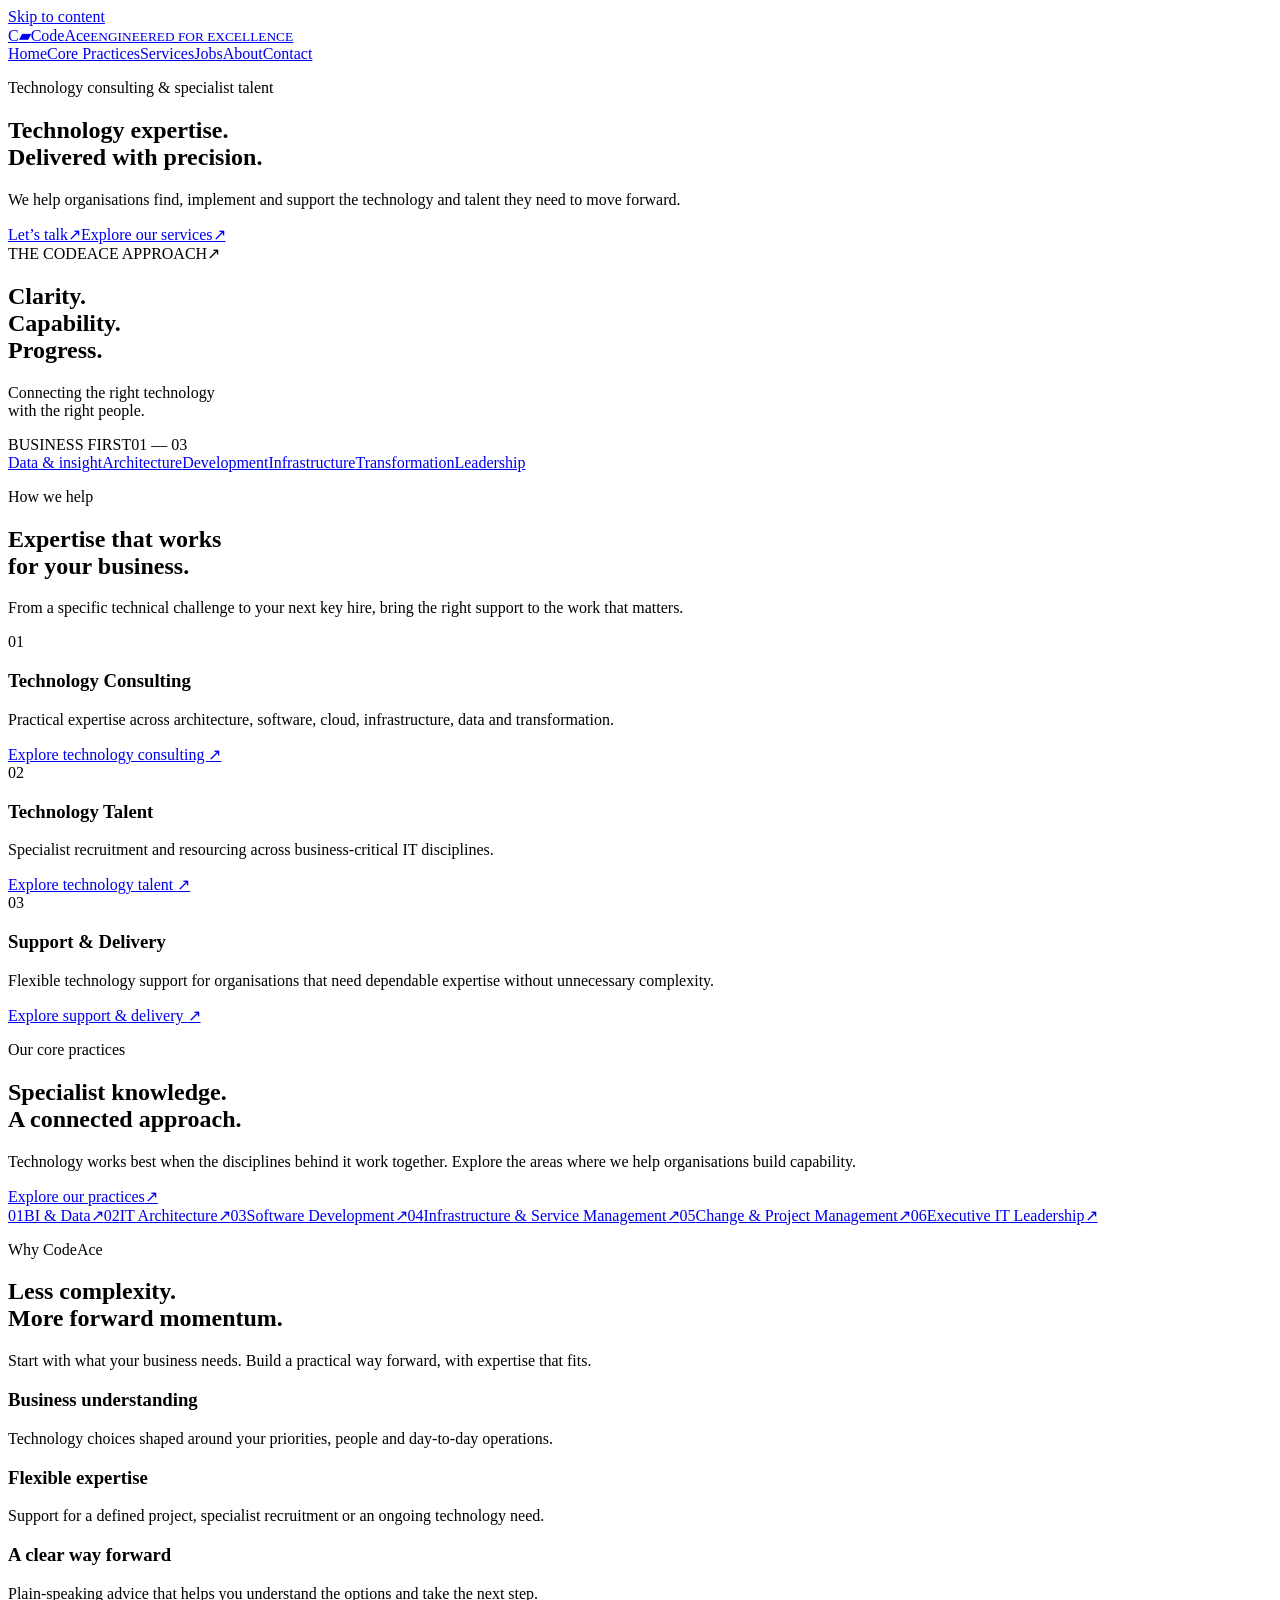
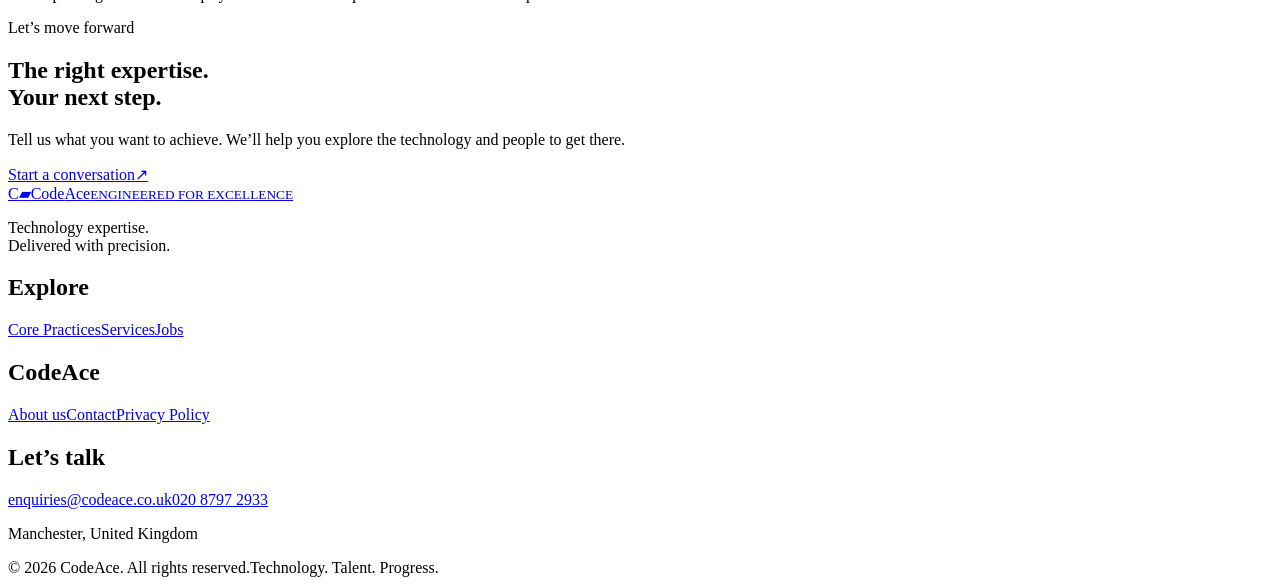
==== index.html @ 68375eb8 "Add files via upload" ====
<!doctype html>
<html lang="en-GB"><head><meta charset="utf-8"><meta name="viewport" content="width=device-width, initial-scale=1"><title>Technology expertise. Delivered with precision. | CodeAce</title><meta name="description" content="Technology consulting, specialist IT recruitment and dependable support. Discover how CodeAce helps organisations move forward."><meta name="robots" content="noindex, nofollow"><meta name="theme-color" content="#102441"><meta property="og:type" content="website"><meta property="og:locale" content="en_GB"><meta property="og:site_name" content="CodeAce"><meta property="og:title" content="Technology expertise. Delivered with precision. | CodeAce"><meta property="og:description" content="Technology consulting, specialist IT recruitment and dependable support. Discover how CodeAce helps organisations move forward."><meta name="twitter:card" content="summary"><link rel="icon" type="image/svg+xml" href="assets/favicon.svg"><link rel="stylesheet" href="assets/styles.css"><script src="assets/main.js" defer></script></head>
<body><a class="skip-link" href="#main">Skip to content</a><header class="site-header"><div class="container header-inner"><a class="brand" href="index.html" aria-label="CodeAce home"><span class="brand-mark" aria-hidden="true">C<span>▰</span></span><span>Code<span class="brand-blue">Ace</span><small>ENGINEERED FOR EXCELLENCE</small></span></a><button class="menu-toggle" aria-expanded="false" aria-controls="primary-nav" hidden>Menu <span aria-hidden="true">☰</span></button><nav id="primary-nav" aria-label="Main navigation"><a href="index.html" aria-current="page">Home</a><a href="core-practices.html">Core Practices</a><a href="services.html">Services</a><a href="jobs.html">Jobs</a><a href="about.html">About</a><a href="contact.html">Contact</a></nav></div></header><main id="main"><section class="hero"><div class="container hero-grid"><div class="hero-copy"><p class="eyebrow">Technology consulting & specialist talent</p><h1>Technology expertise.<br><span>Delivered with precision.</span></h1><p class="lead">We help organisations find, implement and support the technology and talent they need to move forward.</p><div class="actions"><a class="button" href="contact.html">Let’s talk<span aria-hidden="true">↗</span></a><a class="text-link" href="services.html">Explore our services<span aria-hidden="true">↗</span></a></div></div><aside class="expertise-panel" aria-label="Our approach"><div class="panel-top"><span>THE CODEACE APPROACH</span><span class="panel-symbol" aria-hidden="true">↗</span></div><h2>Clarity.<br>Capability.<br><span>Progress.</span></h2><div class="panel-rule"></div><p>Connecting the right technology<br>with the right people.</p><div class="panel-bottom"><span>BUSINESS FIRST</span><span>01 — 03</span></div></aside></div></section>
<nav class="practice-strip" aria-label="Explore core practices"><div class="container"><a href="core-practices.html#practice-1">Data & insight</a><a href="core-practices.html#practice-2">Architecture</a><a href="core-practices.html#practice-3">Development</a><a href="core-practices.html#practice-4">Infrastructure</a><a href="core-practices.html#practice-5">Transformation</a><a href="core-practices.html#practice-6">Leadership</a></div></nav>
<section class="section container"><div class="section-heading"><div><p class="eyebrow">How we help</p><h2>Expertise that works<br>for your business.</h2></div><p>From a specific technical challenge to your next key hire, bring the right support to the work that matters.</p></div><div class="cards three"><article class="card"><span class="card-number">01</span><h3>Technology Consulting</h3><p>Practical expertise across architecture, software, cloud, infrastructure, data and transformation.</p><a class="text-link" href="services.html#consulting">Explore technology consulting <span aria-hidden="true">↗</span></a></article><article class="card"><span class="card-number">02</span><h3>Technology Talent</h3><p>Specialist recruitment and resourcing across business-critical IT disciplines.</p><a class="text-link" href="services.html#talent">Explore technology talent <span aria-hidden="true">↗</span></a></article><article class="card"><span class="card-number">03</span><h3>Support & Delivery</h3><p>Flexible technology support for organisations that need dependable expertise without unnecessary complexity.</p><a class="text-link" href="services.html#support">Explore support & delivery <span aria-hidden="true">↗</span></a></article></div></section><section class="light-section"><div class="container section split"><div><p class="eyebrow">Our core practices</p><h2>Specialist knowledge.<br>A connected approach.</h2><p>Technology works best when the disciplines behind it work together. Explore the areas where we help organisations build capability.</p><a class="text-link" href="core-practices.html">Explore our practices<span aria-hidden="true">↗</span></a></div><div class="practice-list"><a href="core-practices.html#practice-1"><span class="list-number">01</span><span>BI & Data</span><span aria-hidden="true">↗</span></a><a href="core-practices.html#practice-2"><span class="list-number">02</span><span>IT Architecture</span><span aria-hidden="true">↗</span></a><a href="core-practices.html#practice-3"><span class="list-number">03</span><span>Software Development</span><span aria-hidden="true">↗</span></a><a href="core-practices.html#practice-4"><span class="list-number">04</span><span>Infrastructure & Service Management</span><span aria-hidden="true">↗</span></a><a href="core-practices.html#practice-5"><span class="list-number">05</span><span>Change & Project Management</span><span aria-hidden="true">↗</span></a><a href="core-practices.html#practice-6"><span class="list-number">06</span><span>Executive IT Leadership</span><span aria-hidden="true">↗</span></a></div></div></section><section class="section container"><div class="section-heading"><div><p class="eyebrow">Why CodeAce</p><h2>Less complexity.<br>More forward momentum.</h2></div><p>Start with what your business needs. Build a practical way forward, with expertise that fits.</p></div><div class="values"><article><h3>Business understanding</h3><p>Technology choices shaped around your priorities, people and day-to-day operations.</p></article><article><h3>Flexible expertise</h3><p>Support for a defined project, specialist recruitment or an ongoing technology need.</p></article><article><h3>A clear way forward</h3><p>Plain-speaking advice that helps you understand the options and take the next step.</p></article></div></section><section class="cta container"><div><p class="eyebrow">Let’s move forward</p><h2>The right expertise.<br>Your next step.</h2></div><div><p>Tell us what you want to achieve. We’ll help you explore the technology and people to get there.</p><a class="button white" href="contact.html">Start a conversation<span aria-hidden="true">↗</span></a></div></section></main><footer><div class="container footer-grid"><div><a class="brand" href="index.html" aria-label="CodeAce home"><span class="brand-mark" aria-hidden="true">C<span>▰</span></span><span>Code<span class="brand-blue">Ace</span><small>ENGINEERED FOR EXCELLENCE</small></span></a><p>Technology expertise.<br>Delivered with precision.</p></div><div><h2>Explore</h2><a href="core-practices.html">Core Practices</a><a href="services.html">Services</a><a href="jobs.html">Jobs</a></div><div><h2>CodeAce</h2><a href="about.html">About us</a><a href="contact.html">Contact</a><a href="privacy-policy.html">Privacy Policy</a></div><div><h2>Let’s talk</h2><a href="mailto:enquiries@codeace.co.uk">enquiries@codeace.co.uk</a><a href="tel:+442087972933">020 8797 2933</a><p>Manchester, United Kingdom</p></div></div><div class="container footer-bottom"><span>© 2026 CodeAce. All rights reserved.</span><span>Technology. Talent. Progress.</span></div></footer></body></html>
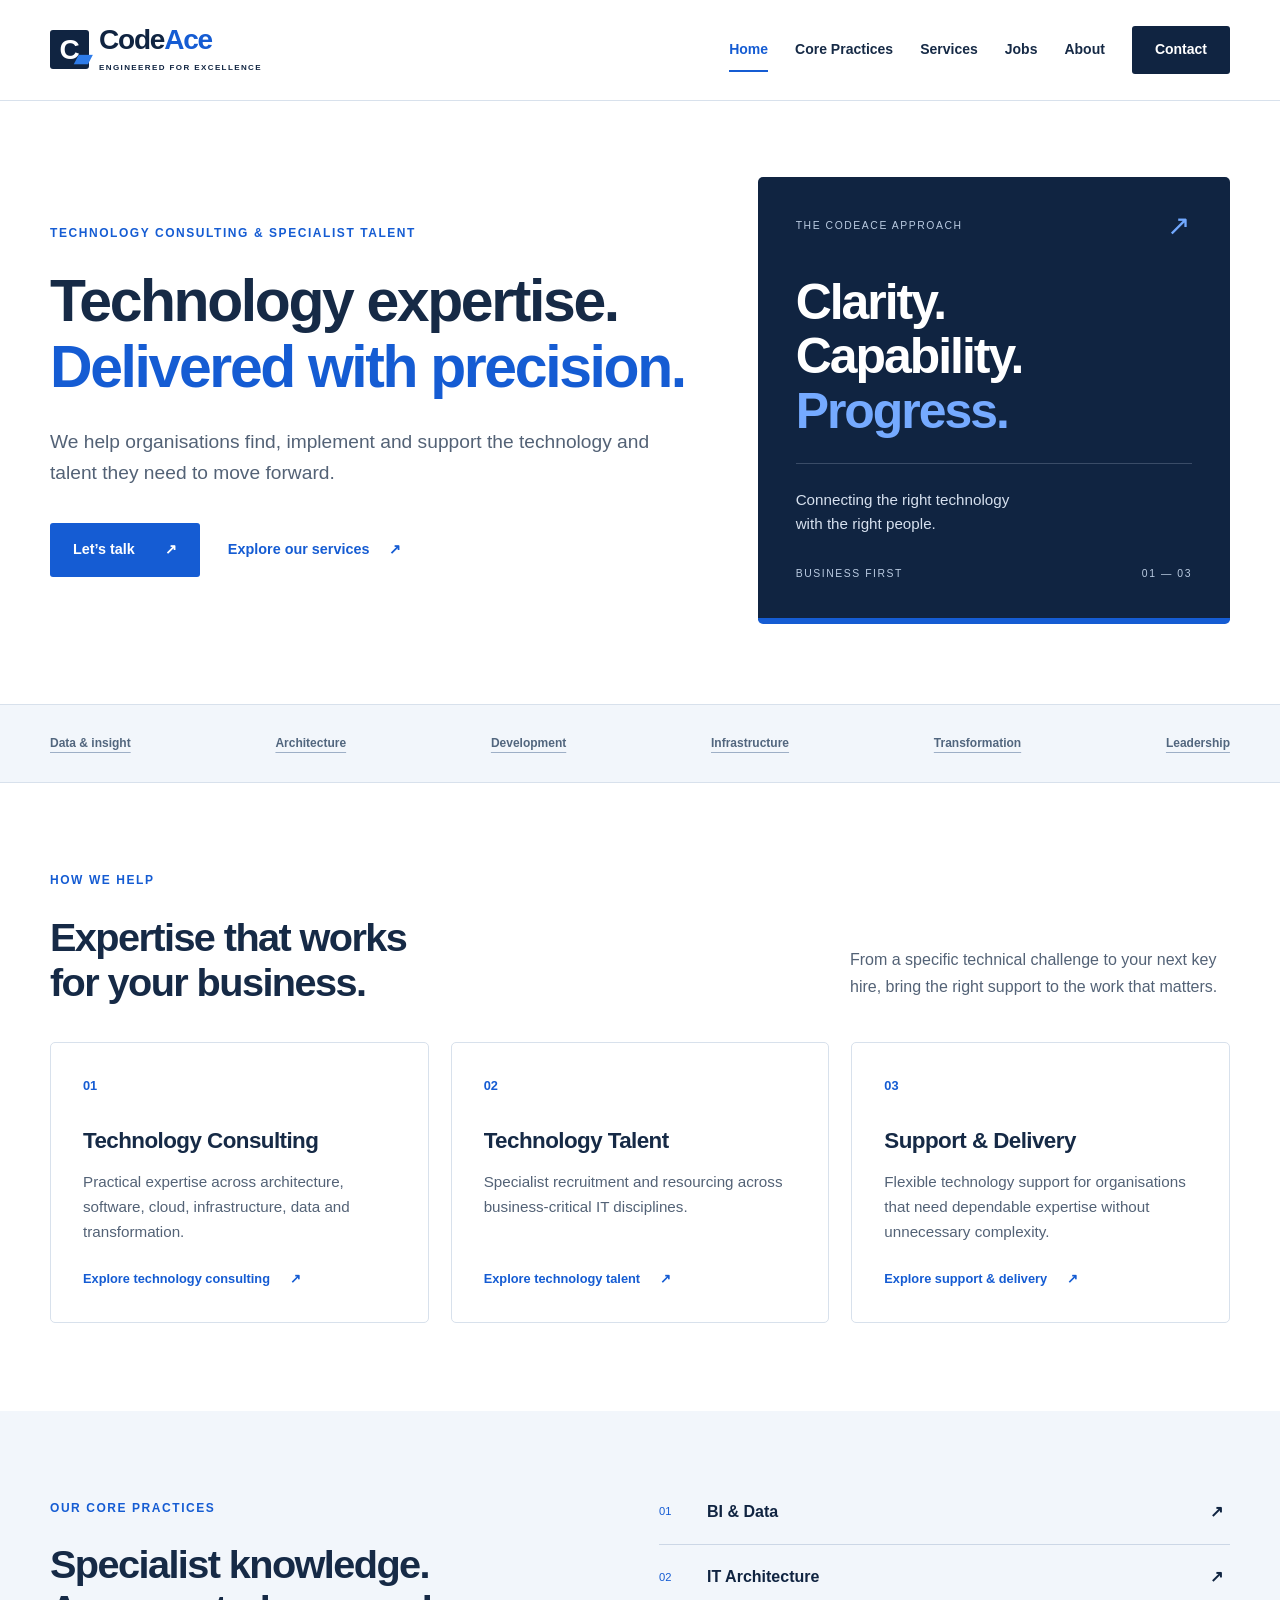
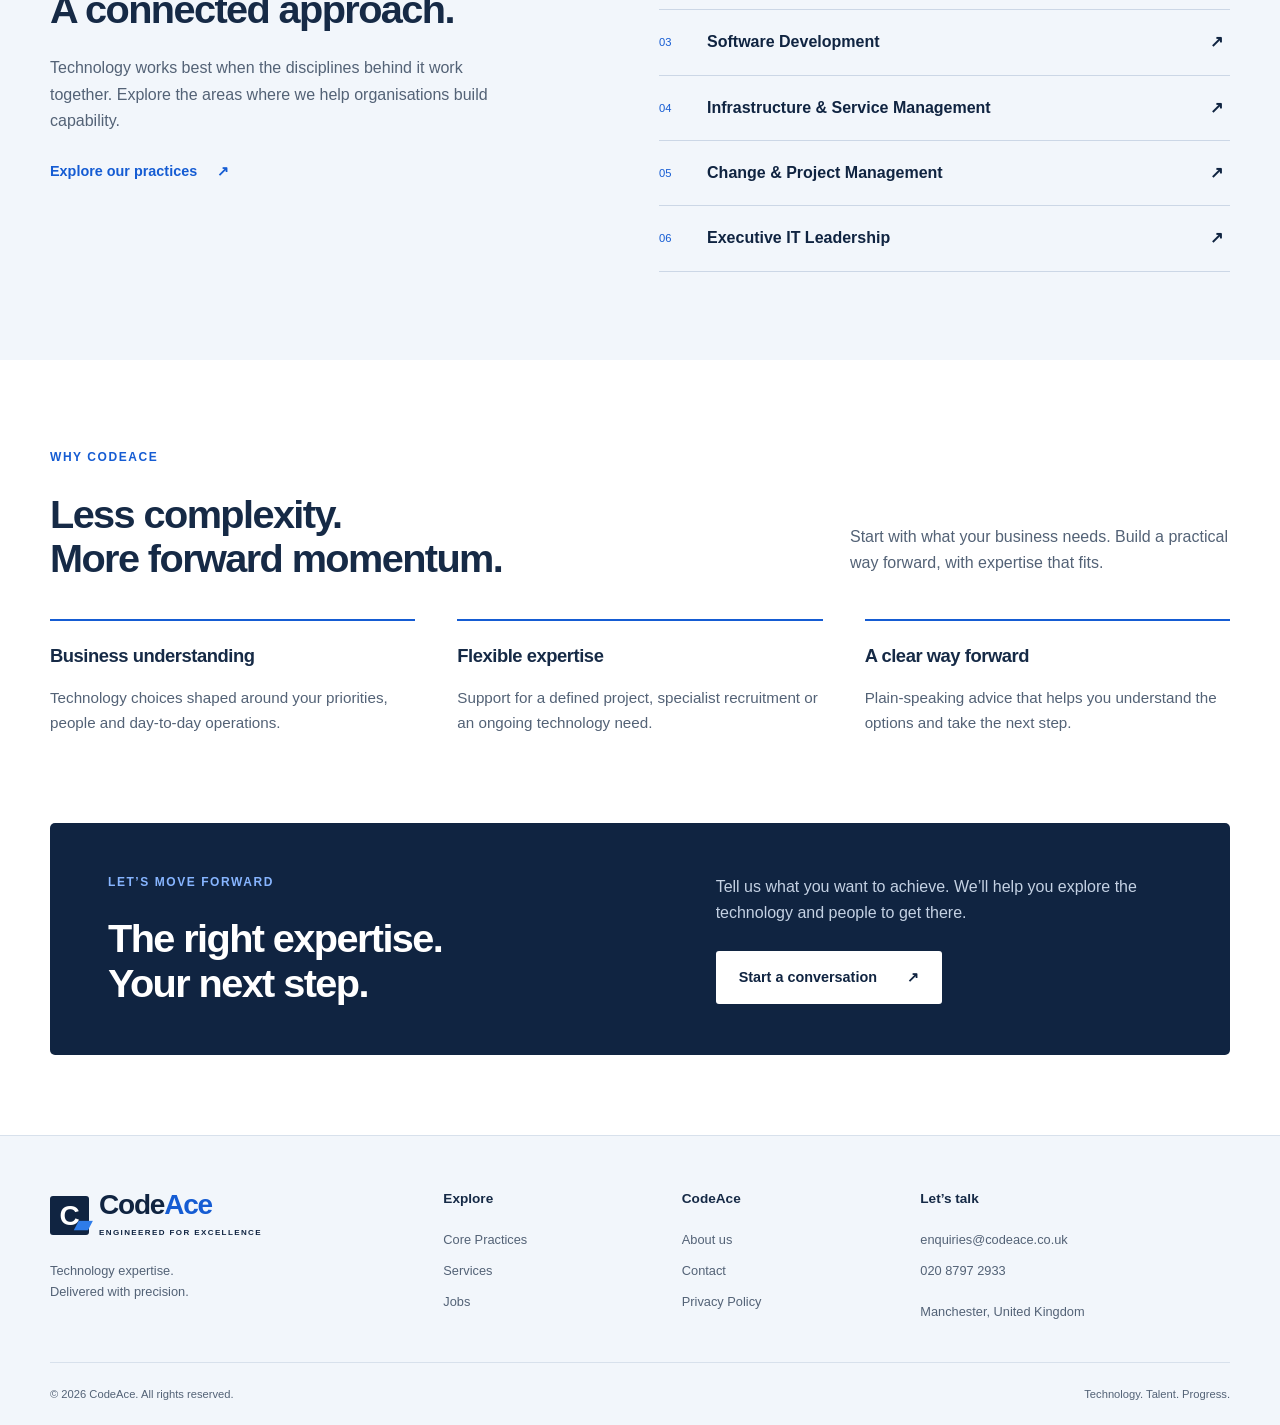
==== commit 2321dec8: "Add files via upload" ====
--- a/index.html
+++ b/index.html
@@ -1,5 +1,5 @@
 <!doctype html>
-<html lang="en-GB"><head><meta charset="utf-8"><meta name="viewport" content="width=device-width, initial-scale=1"><title>Technology expertise. Delivered with precision. | CodeAce</title><meta name="description" content="Technology consulting, specialist IT recruitment and dependable support. Discover how CodeAce helps organisations move forward."><meta name="robots" content="noindex, nofollow"><meta name="theme-color" content="#102441"><meta property="og:type" content="website"><meta property="og:locale" content="en_GB"><meta property="og:site_name" content="CodeAce"><meta property="og:title" content="Technology expertise. Delivered with precision. | CodeAce"><meta property="og:description" content="Technology consulting, specialist IT recruitment and dependable support. Discover how CodeAce helps organisations move forward."><meta name="twitter:card" content="summary"><link rel="icon" type="image/svg+xml" href="assets/favicon.svg"><link rel="stylesheet" href="assets/styles.css"><script src="assets/main.js" defer></script></head>
+<html lang="en-GB"><head><meta charset="utf-8"><meta name="viewport" content="width=device-width, initial-scale=1"><title>Technology expertise. Delivered with precision. | CodeAce</title><meta name="description" content="Technology consulting, specialist IT recruitment and dependable support. Discover how CodeAce helps organisations move forward."><meta name="robots" content="index, follow"><meta name="theme-color" content="#102441"><meta property="og:type" content="website"><meta property="og:locale" content="en_GB"><meta property="og:site_name" content="CodeAce"><meta property="og:title" content="Technology expertise. Delivered with precision. | CodeAce"><meta property="og:description" content="Technology consulting, specialist IT recruitment and dependable support. Discover how CodeAce helps organisations move forward."><meta name="twitter:card" content="summary"><link rel="icon" type="image/svg+xml" href="assets/favicon.svg"><link rel="stylesheet" href="assets/styles.css"><script src="assets/main.js" defer></script><link rel="canonical" href="https://codeace.co.uk/"><meta property="og:url" content="https://codeace.co.uk/"></head>
 <body><a class="skip-link" href="#main">Skip to content</a><header class="site-header"><div class="container header-inner"><a class="brand" href="index.html" aria-label="CodeAce home"><span class="brand-mark" aria-hidden="true">C<span>▰</span></span><span>Code<span class="brand-blue">Ace</span><small>ENGINEERED FOR EXCELLENCE</small></span></a><button class="menu-toggle" aria-expanded="false" aria-controls="primary-nav" hidden>Menu <span aria-hidden="true">☰</span></button><nav id="primary-nav" aria-label="Main navigation"><a href="index.html" aria-current="page">Home</a><a href="core-practices.html">Core Practices</a><a href="services.html">Services</a><a href="jobs.html">Jobs</a><a href="about.html">About</a><a href="contact.html">Contact</a></nav></div></header><main id="main"><section class="hero"><div class="container hero-grid"><div class="hero-copy"><p class="eyebrow">Technology consulting & specialist talent</p><h1>Technology expertise.<br><span>Delivered with precision.</span></h1><p class="lead">We help organisations find, implement and support the technology and talent they need to move forward.</p><div class="actions"><a class="button" href="contact.html">Let’s talk<span aria-hidden="true">↗</span></a><a class="text-link" href="services.html">Explore our services<span aria-hidden="true">↗</span></a></div></div><aside class="expertise-panel" aria-label="Our approach"><div class="panel-top"><span>THE CODEACE APPROACH</span><span class="panel-symbol" aria-hidden="true">↗</span></div><h2>Clarity.<br>Capability.<br><span>Progress.</span></h2><div class="panel-rule"></div><p>Connecting the right technology<br>with the right people.</p><div class="panel-bottom"><span>BUSINESS FIRST</span><span>01 — 03</span></div></aside></div></section>
 <nav class="practice-strip" aria-label="Explore core practices"><div class="container"><a href="core-practices.html#practice-1">Data & insight</a><a href="core-practices.html#practice-2">Architecture</a><a href="core-practices.html#practice-3">Development</a><a href="core-practices.html#practice-4">Infrastructure</a><a href="core-practices.html#practice-5">Transformation</a><a href="core-practices.html#practice-6">Leadership</a></div></nav>
 <section class="section container"><div class="section-heading"><div><p class="eyebrow">How we help</p><h2>Expertise that works<br>for your business.</h2></div><p>From a specific technical challenge to your next key hire, bring the right support to the work that matters.</p></div><div class="cards three"><article class="card"><span class="card-number">01</span><h3>Technology Consulting</h3><p>Practical expertise across architecture, software, cloud, infrastructure, data and transformation.</p><a class="text-link" href="services.html#consulting">Explore technology consulting <span aria-hidden="true">↗</span></a></article><article class="card"><span class="card-number">02</span><h3>Technology Talent</h3><p>Specialist recruitment and resourcing across business-critical IT disciplines.</p><a class="text-link" href="services.html#talent">Explore technology talent <span aria-hidden="true">↗</span></a></article><article class="card"><span class="card-number">03</span><h3>Support & Delivery</h3><p>Flexible technology support for organisations that need dependable expertise without unnecessary complexity.</p><a class="text-link" href="services.html#support">Explore support & delivery <span aria-hidden="true">↗</span></a></article></div></section><section class="light-section"><div class="container section split"><div><p class="eyebrow">Our core practices</p><h2>Specialist knowledge.<br>A connected approach.</h2><p>Technology works best when the disciplines behind it work together. Explore the areas where we help organisations build capability.</p><a class="text-link" href="core-practices.html">Explore our practices<span aria-hidden="true">↗</span></a></div><div class="practice-list"><a href="core-practices.html#practice-1"><span class="list-number">01</span><span>BI & Data</span><span aria-hidden="true">↗</span></a><a href="core-practices.html#practice-2"><span class="list-number">02</span><span>IT Architecture</span><span aria-hidden="true">↗</span></a><a href="core-practices.html#practice-3"><span class="list-number">03</span><span>Software Development</span><span aria-hidden="true">↗</span></a><a href="core-practices.html#practice-4"><span class="list-number">04</span><span>Infrastructure & Service Management</span><span aria-hidden="true">↗</span></a><a href="core-practices.html#practice-5"><span class="list-number">05</span><span>Change & Project Management</span><span aria-hidden="true">↗</span></a><a href="core-practices.html#practice-6"><span class="list-number">06</span><span>Executive IT Leadership</span><span aria-hidden="true">↗</span></a></div></div></section><section class="section container"><div class="section-heading"><div><p class="eyebrow">Why CodeAce</p><h2>Less complexity.<br>More forward momentum.</h2></div><p>Start with what your business needs. Build a practical way forward, with expertise that fits.</p></div><div class="values"><article><h3>Business understanding</h3><p>Technology choices shaped around your priorities, people and day-to-day operations.</p></article><article><h3>Flexible expertise</h3><p>Support for a defined project, specialist recruitment or an ongoing technology need.</p></article><article><h3>A clear way forward</h3><p>Plain-speaking advice that helps you understand the options and take the next step.</p></article></div></section><section class="cta container"><div><p class="eyebrow">Let’s move forward</p><h2>The right expertise.<br>Your next step.</h2></div><div><p>Tell us what you want to achieve. We’ll help you explore the technology and people to get there.</p><a class="button white" href="contact.html">Start a conversation<span aria-hidden="true">↗</span></a></div></section></main><footer><div class="container footer-grid"><div><a class="brand" href="index.html" aria-label="CodeAce home"><span class="brand-mark" aria-hidden="true">C<span>▰</span></span><span>Code<span class="brand-blue">Ace</span><small>ENGINEERED FOR EXCELLENCE</small></span></a><p>Technology expertise.<br>Delivered with precision.</p></div><div><h2>Explore</h2><a href="core-practices.html">Core Practices</a><a href="services.html">Services</a><a href="jobs.html">Jobs</a></div><div><h2>CodeAce</h2><a href="about.html">About us</a><a href="contact.html">Contact</a><a href="privacy-policy.html">Privacy Policy</a></div><div><h2>Let’s talk</h2><a href="mailto:enquiries@codeace.co.uk">enquiries@codeace.co.uk</a><a href="tel:+442087972933">020 8797 2933</a><p>Manchester, United Kingdom</p></div></div><div class="container footer-bottom"><span>© 2026 CodeAce. All rights reserved.</span><span>Technology. Talent. Progress.</span></div></footer></body></html>
--- a/assets/styles.css
+++ b/assets/styles.css
@@ -0,0 +1,7 @@
+@charset "UTF-8";
+:root{--navy:#102441;--blue:#155cd3;--ink:#162a46;--muted:#536276;--light:#f2f6fb;--line:#d8e1ec;--white:#fff;--radius:5px}*{box-sizing:border-box}html{scroll-behavior:smooth;scroll-padding-top:100px}body{margin:0;color:var(--ink);font-family:Arial,Helvetica,sans-serif;font-size:16px;line-height:1.65;background:white}a{color:var(--blue);text-underline-offset:4px}button{font:inherit}a,button{-webkit-tap-highlight-color:transparent}a:focus-visible,button:focus-visible{outline:3px solid #e39600;outline-offset:5px}h1,h2,h3,p{margin-top:0}h1,h2,h3{line-height:1.12;letter-spacing:-.04em}h1{font-size:clamp(2.65rem,4.6vw,4.5rem);font-weight:700;margin-bottom:26px}h2{font-size:clamp(2rem,3.1vw,2.9rem);margin-bottom:24px}h3{font-size:1.4rem;letter-spacing:-.025em}p{color:var(--muted);margin-bottom:24px}p:last-child{margin-bottom:0}.container{width:min(1180px,calc(100% - 80px));margin-inline:auto}.site-header{background:white;border-bottom:1px solid var(--line)}.header-inner{display:flex;align-items:center;justify-content:space-between;min-height:100px;gap:32px}.brand{display:flex;align-items:center;gap:10px;color:var(--navy);font-size:28px;line-height:1;font-weight:700;text-decoration:none;letter-spacing:-1.2px}.brand-blue{color:var(--blue)}.brand small{display:block;font-size:8px;line-height:1.6;letter-spacing:1.4px;margin-top:8px}.brand-mark{height:39px;width:39px;display:grid;place-content:center;background:var(--navy);color:white;border-radius:3px;position:relative;font-size:28px;letter-spacing:0}.brand-mark span{position:absolute;right:-3px;bottom:-1px;color:#2e7ce9;font-size:23px}.site-header nav{display:flex;gap:27px;align-items:center}.site-header nav a{font-size:14px;font-weight:600;text-decoration:none;color:var(--ink);padding:12px 0;position:relative}.site-header nav a[aria-current]{color:var(--blue)}.site-header nav a[aria-current]:after{position:absolute;content:"";height:2px;bottom:2px;left:0;right:0;background:var(--blue)}.site-header nav a:last-child{background:var(--navy);color:white;padding:12px 23px;border-radius:3px}.site-header nav a:last-child:after{display:none}.menu-toggle{background:white;border:1px solid var(--line);border-radius:3px;padding:8px 12px;color:var(--navy);cursor:pointer}.skip-link{position:absolute;top:-100px;left:15px;background:white;padding:12px;z-index:100}.skip-link:focus{top:10px}.hero{padding:76px 0 80px}.hero-grid{display:grid;grid-template-columns:1.35fr 1fr;gap:70px;align-items:center}.eyebrow{font-size:.75rem;letter-spacing:.13em;text-transform:uppercase;font-weight:700;color:var(--blue);margin-bottom:24px}.hero h1 span{color:var(--blue)}.lead{font-size:1.2rem;line-height:1.65;max-width:650px}.actions{display:flex;align-items:center;gap:28px;margin-top:34px;flex-wrap:wrap}.button{display:inline-flex;align-items:center;justify-content:space-between;gap:30px;background:var(--blue);color:white;padding:15px 23px;text-decoration:none;border-radius:3px;font-weight:600;font-size:.9rem;transition:background .2s}.button:hover{background:#1048a5}.text-link{display:inline-flex;align-items:center;gap:20px;font-size:.9rem;font-weight:700;text-decoration:none}.text-link:hover{text-decoration:underline}.expertise-panel{background:var(--navy);color:white;padding:35px 38px;min-height:418px;border-radius:var(--radius);position:relative;border-bottom:6px solid var(--blue)}.panel-top,.panel-bottom{display:flex;justify-content:space-between;align-items:center;font-size:.65rem;letter-spacing:.15em;color:#bacbe1}.panel-symbol{font-size:28px;color:#72a9ff;line-height:1}.expertise-panel h2{font-size:clamp(2.3rem,3.9vw,3.6rem);line-height:1.09;margin:35px 0 25px}.expertise-panel h2 span{color:#75aaff}.panel-rule{height:1px;background:#3a4c67;margin-bottom:24px}.expertise-panel p{color:#d6e0ee;font-size:.95rem;line-height:1.55}.panel-bottom{margin-top:30px}.practice-strip{background:var(--light);border-block:1px solid var(--line)}.practice-strip .container{display:flex;flex-wrap:wrap;justify-content:space-between;gap:18px;padding-block:21px;font-size:.75rem;font-weight:600;color:#52667e}.section{padding-block:88px}.section-heading{display:flex;justify-content:space-between;align-items:flex-end;gap:60px;margin-bottom:38px}.section-heading h2{margin-bottom:0}.section-heading>p{max-width:380px;margin-bottom:4px}.cards{display:grid;gap:22px}.three{grid-template-columns:repeat(3,1fr)}.card{padding:32px;border:1px solid var(--line);border-radius:var(--radius);display:flex;flex-direction:column;align-items:flex-start;background:white}.card-number{color:var(--blue);font-size:.8rem;font-weight:700;margin-bottom:32px}.card h3{margin-bottom:16px}.card p{font-size:.95rem}.card .text-link{margin-top:auto;font-size:.8rem}.light-section{background:var(--light)}.split{display:grid;grid-template-columns:1fr 1.1fr;gap:90px;align-items:start}.split>div>p{max-width:460px}.practice-list a{display:grid;grid-template-columns:28px 1fr 20px;align-items:center;gap:20px;padding:19px 0;border-bottom:1px solid #ccd7e6;text-decoration:none;color:var(--navy);font-size:1rem;font-weight:600}.practice-list a:first-child{padding-top:0}.practice-list a:hover{color:var(--blue)}.list-number{color:var(--blue);font-size:.7rem;font-weight:500}.values{display:grid;grid-template-columns:repeat(3,1fr);gap:42px}.values article{border-top:2px solid var(--blue);padding-top:25px}.values h3{font-size:1.15rem}.values p{font-size:.95rem}.cta{background:var(--navy);padding:50px 58px;display:grid;grid-template-columns:1.2fr 1fr;gap:60px;border-radius:var(--radius);margin-bottom:80px;align-items:center}.cta h2{color:white;margin:0}.cta .eyebrow{color:#87b5ff}.cta p{color:#c4d1e3}.white{background:white;color:var(--navy)}.white:hover{background:#e7effb}footer{padding:55px 0 0;background:var(--light);border-top:1px solid var(--line)}.footer-grid{display:grid;grid-template-columns:1.4fr .8fr .8fr 1.2fr;gap:32px}.footer-grid h2{font-size:.85rem;letter-spacing:0;margin-bottom:22px}.footer-grid p{font-size:.8rem;margin-top:20px}.footer-grid>div>a:not(.brand){display:block;color:var(--muted);font-size:.8rem;text-decoration:none;margin:10px 0;overflow-wrap:anywhere}.footer-grid>div>a:hover{text-decoration:underline}.footer-bottom{border-top:1px solid var(--line);margin-top:40px;padding-block:22px;display:flex;justify-content:space-between;gap:20px;font-size:.7rem;color:var(--muted)}.page-intro{background:var(--light);padding:68px 0 64px;border-bottom:1px solid var(--line)}.page-intro h1{max-width:880px}.page-intro .lead{max-width:740px}.practice-cards{display:grid;grid-template-columns:1fr 1fr;gap:25px}.practice-cards .card{scroll-margin-top:25px}.practice-cards h2{font-size:1.7rem}.practice-cards h3{font-size:1rem;letter-spacing:0;line-height:1.5}.tags{font-size:.75rem!important;color:var(--blue);border-top:1px solid var(--line);width:100%;padding-top:20px;margin-top:auto}.service-row{display:grid;grid-template-columns:.7fr 1.3fr;gap:90px;padding:48px 0;border-bottom:1px solid var(--line)}.service-row:first-child{padding-top:0}.service-row:last-child{border:0;padding-bottom:0}.service-row h2{font-size:2rem}.service-row ul{padding-left:20px;color:var(--muted);margin-bottom:25px}.service-row li{margin-bottom:8px}.notice{border-left:3px solid var(--blue);padding:26px 30px;background:var(--light);border-radius:0 4px 4px 0}.notice h2{font-size:1.5rem}.contact-details{background:var(--navy);color:white;padding:38px;border-radius:4px}.contact-details h2{font-size:1.6rem}.contact-details p,.contact-details a{color:#d5e3f5}.contact-details a{overflow-wrap:anywhere}.contact-details address{font-style:normal;color:#d5e3f5;margin-bottom:24px}.contact-details hr{border:0;border-top:1px solid #40516b;margin:28px 0}.prose{max-width:790px}.prose h2{font-size:1.6rem;margin-top:38px}.prose h3{font-size:1.1rem;line-height:1.45;letter-spacing:0;margin-top:28px}.prose p,.prose li{color:var(--muted)}.prose ul{padding-left:24px}.prose li{margin-bottom:12px}.prose a{overflow-wrap:anywhere}[hidden]{display:none!important}
+@media(min-width:901px){.menu-toggle{display:none!important}}@media(max-width:1050px){.site-header nav{gap:17px}.hero-grid{gap:35px}.container{width:calc(100% - 56px)}.split{gap:50px}.card{padding:25px}.footer-grid{gap:22px}}@media(max-width:900px){.header-inner{min-height:88px;flex-wrap:wrap;gap:0;padding-block:20px}.menu-toggle:not([hidden]){display:block}.site-header nav{width:100%;flex-wrap:wrap;margin-top:20px;gap:10px 24px}.js-nav nav{display:none}.js-nav nav.is-open{display:flex;flex-direction:column;align-items:stretch}.js-nav nav a{padding:10px}.site-header nav a:last-child{padding:12px}.site-header nav a[aria-current]:after{display:none}.hero{padding-block:50px}.hero-grid{grid-template-columns:1.2fr 1fr;gap:26px}.expertise-panel{padding:28px;min-height:380px}.hero h1{font-size:2.8rem}.section{padding-block:60px}.split{gap:35px}.section-heading{gap:30px}.three{gap:14px}.card{padding:24px}.card h3{font-size:1.2rem}.footer-grid{grid-template-columns:1.2fr 1fr}.cta{padding:40px;gap:30px}.service-row{gap:35px}.practice-strip .container{justify-content:center;column-gap:30px}}
+@media(max-width:650px){.container{width:calc(100% - 40px)}.brand{font-size:25px}.brand small{font-size:7px}.hero-grid,.split,.three,.practice-cards,.cta,.service-row{grid-template-columns:1fr}.hero-grid{gap:38px}.hero h1{font-size:2.85rem}.hero .eyebrow{font-size:.65rem}.lead{font-size:1.07rem}.expertise-panel{min-height:0;padding:28px}.expertise-panel h2{font-size:2.9rem;margin-block:25px}.panel-bottom{margin-top:24px}.hero{padding:45px 0}.actions{gap:22px}.section{padding-block:54px}.section-heading{display:block;margin-bottom:30px}.section-heading>p{margin-top:23px}.cards{gap:16px}.card-number{margin-bottom:25px}.card h3{font-size:1.4rem}.card{padding:28px}.split{gap:38px}.values{grid-template-columns:1fr;gap:26px}.cta{width:calc(100% - 40px);padding:32px;gap:25px;margin-bottom:54px}.footer-grid{grid-template-columns:1fr 1fr;gap:32px 24px}.footer-grid>div:first-child,.footer-grid>div:last-child{grid-column:1/-1}.footer-bottom{flex-direction:column;gap:6px}.page-intro{padding:45px 0}.page-intro h1{font-size:2.65rem}.service-row{gap:10px;padding-block:35px}.service-row h2{margin-bottom:10px}.contact-details{padding:28px}.notice{padding:23px}.practice-strip .container{font-size:.7rem;gap:10px 20px}.practice-list a{gap:12px;font-size:.95rem}}
+@media(prefers-reduced-motion:reduce){html{scroll-behavior:auto}*{transition:none!important}}@media print{.menu-toggle,.site-header nav,.cta,footer{display:none!important}.container{width:100%}.hero,.section,.page-intro{padding:24px 0}.card{break-inside:avoid}body{font-size:12pt}a{color:inherit}.expertise-panel{background:white;color:var(--ink);border:1px solid var(--line)}}
+
+.practice-strip a{color:inherit;text-decoration:underline;text-decoration-color:#9eafc6;text-underline-offset:5px;padding-block:8px}.practice-strip a:hover{color:var(--blue);text-decoration-color:currentColor}
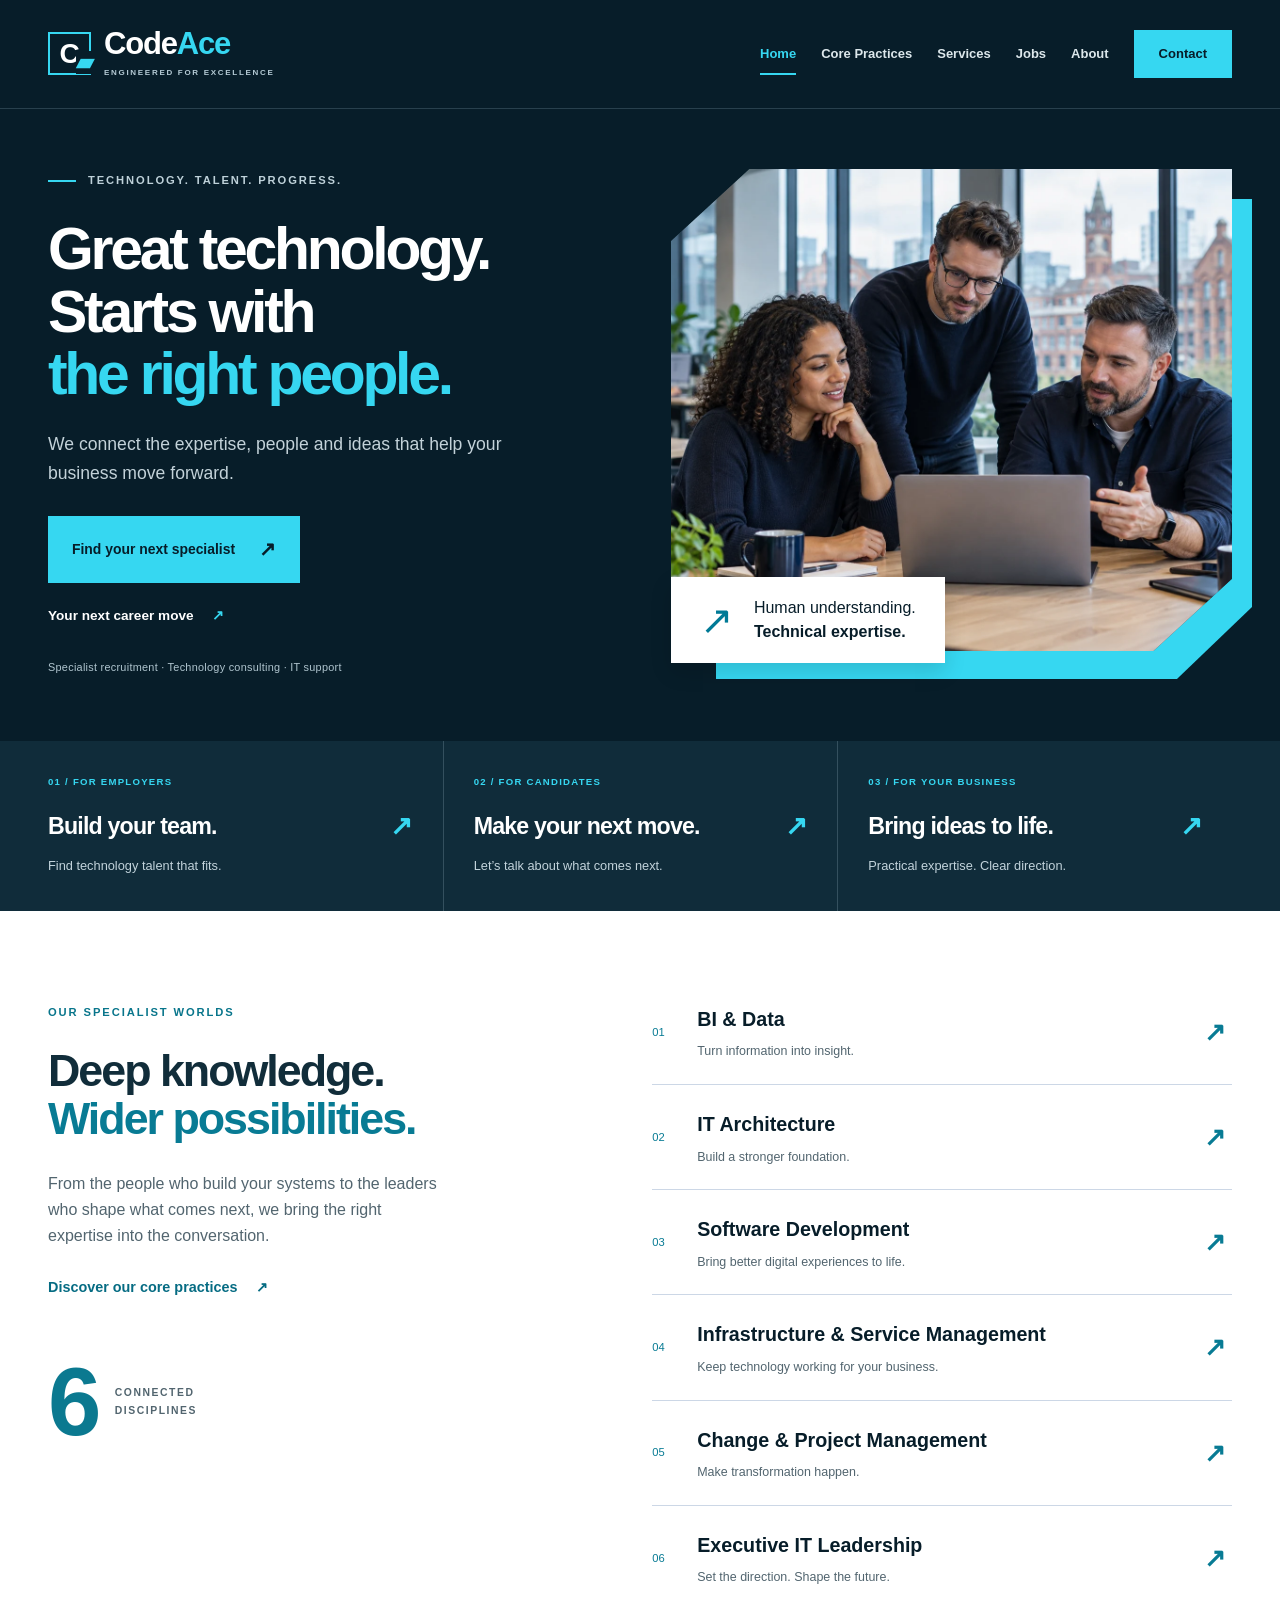
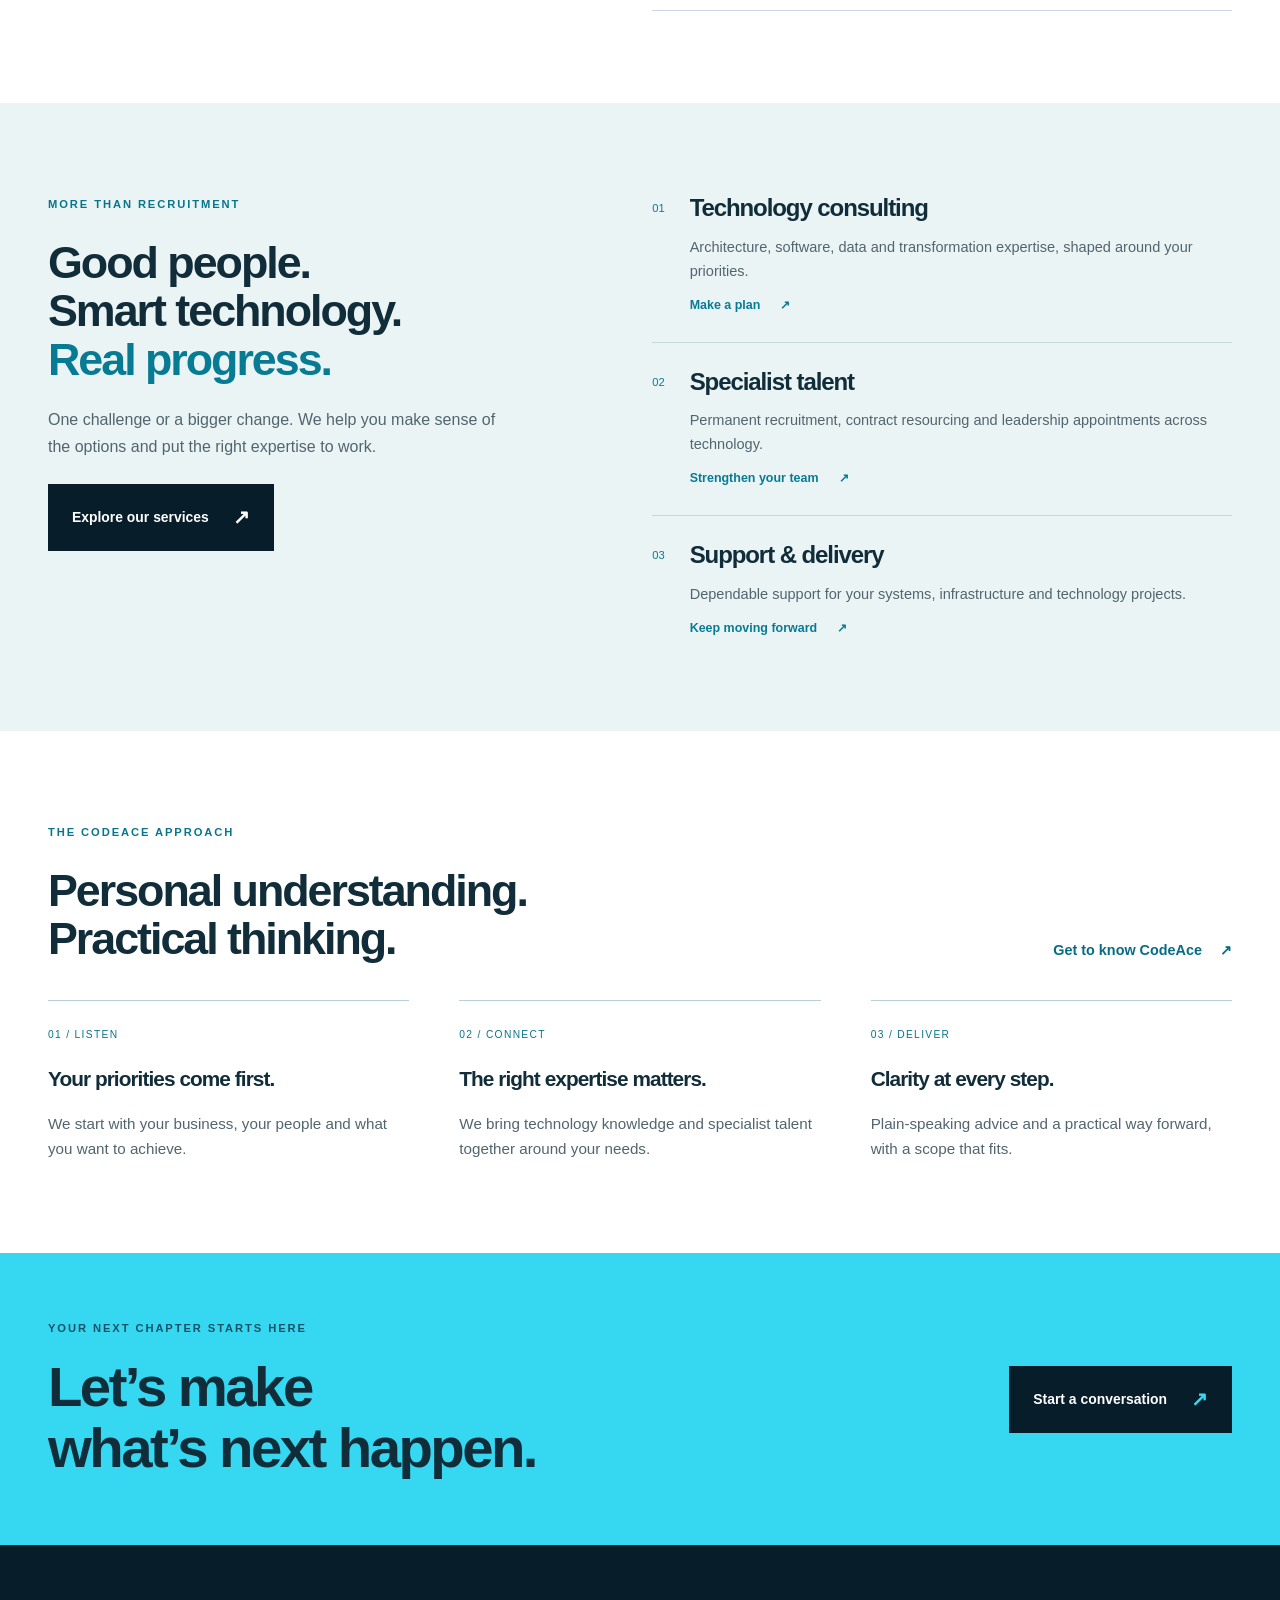
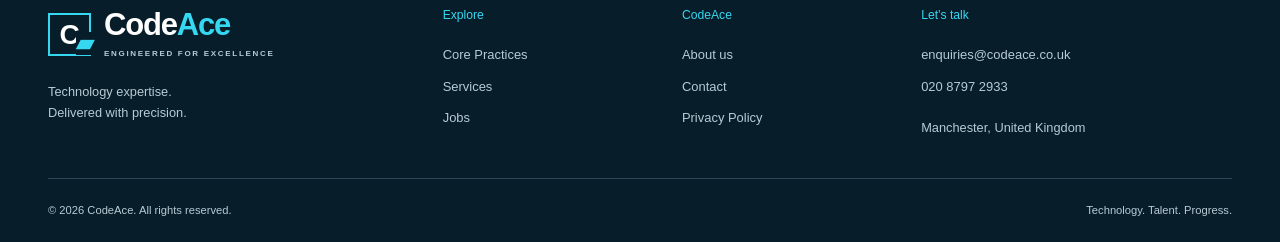
==== commit 456f9c61: "Add files via upload" ====
--- a/index.html
+++ b/index.html
@@ -1,5 +1,8 @@
 <!doctype html>
-<html lang="en-GB"><head><meta charset="utf-8"><meta name="viewport" content="width=device-width, initial-scale=1"><title>Technology expertise. Delivered with precision. | CodeAce</title><meta name="description" content="Technology consulting, specialist IT recruitment and dependable support. Discover how CodeAce helps organisations move forward."><meta name="robots" content="index, follow"><meta name="theme-color" content="#102441"><meta property="og:type" content="website"><meta property="og:locale" content="en_GB"><meta property="og:site_name" content="CodeAce"><meta property="og:title" content="Technology expertise. Delivered with precision. | CodeAce"><meta property="og:description" content="Technology consulting, specialist IT recruitment and dependable support. Discover how CodeAce helps organisations move forward."><meta name="twitter:card" content="summary"><link rel="icon" type="image/svg+xml" href="assets/favicon.svg"><link rel="stylesheet" href="assets/styles.css"><script src="assets/main.js" defer></script><link rel="canonical" href="https://codeace.co.uk/"><meta property="og:url" content="https://codeace.co.uk/"></head>
-<body><a class="skip-link" href="#main">Skip to content</a><header class="site-header"><div class="container header-inner"><a class="brand" href="index.html" aria-label="CodeAce home"><span class="brand-mark" aria-hidden="true">C<span>▰</span></span><span>Code<span class="brand-blue">Ace</span><small>ENGINEERED FOR EXCELLENCE</small></span></a><button class="menu-toggle" aria-expanded="false" aria-controls="primary-nav" hidden>Menu <span aria-hidden="true">☰</span></button><nav id="primary-nav" aria-label="Main navigation"><a href="index.html" aria-current="page">Home</a><a href="core-practices.html">Core Practices</a><a href="services.html">Services</a><a href="jobs.html">Jobs</a><a href="about.html">About</a><a href="contact.html">Contact</a></nav></div></header><main id="main"><section class="hero"><div class="container hero-grid"><div class="hero-copy"><p class="eyebrow">Technology consulting & specialist talent</p><h1>Technology expertise.<br><span>Delivered with precision.</span></h1><p class="lead">We help organisations find, implement and support the technology and talent they need to move forward.</p><div class="actions"><a class="button" href="contact.html">Let’s talk<span aria-hidden="true">↗</span></a><a class="text-link" href="services.html">Explore our services<span aria-hidden="true">↗</span></a></div></div><aside class="expertise-panel" aria-label="Our approach"><div class="panel-top"><span>THE CODEACE APPROACH</span><span class="panel-symbol" aria-hidden="true">↗</span></div><h2>Clarity.<br>Capability.<br><span>Progress.</span></h2><div class="panel-rule"></div><p>Connecting the right technology<br>with the right people.</p><div class="panel-bottom"><span>BUSINESS FIRST</span><span>01 — 03</span></div></aside></div></section>
-<nav class="practice-strip" aria-label="Explore core practices"><div class="container"><a href="core-practices.html#practice-1">Data & insight</a><a href="core-practices.html#practice-2">Architecture</a><a href="core-practices.html#practice-3">Development</a><a href="core-practices.html#practice-4">Infrastructure</a><a href="core-practices.html#practice-5">Transformation</a><a href="core-practices.html#practice-6">Leadership</a></div></nav>
-<section class="section container"><div class="section-heading"><div><p class="eyebrow">How we help</p><h2>Expertise that works<br>for your business.</h2></div><p>From a specific technical challenge to your next key hire, bring the right support to the work that matters.</p></div><div class="cards three"><article class="card"><span class="card-number">01</span><h3>Technology Consulting</h3><p>Practical expertise across architecture, software, cloud, infrastructure, data and transformation.</p><a class="text-link" href="services.html#consulting">Explore technology consulting <span aria-hidden="true">↗</span></a></article><article class="card"><span class="card-number">02</span><h3>Technology Talent</h3><p>Specialist recruitment and resourcing across business-critical IT disciplines.</p><a class="text-link" href="services.html#talent">Explore technology talent <span aria-hidden="true">↗</span></a></article><article class="card"><span class="card-number">03</span><h3>Support & Delivery</h3><p>Flexible technology support for organisations that need dependable expertise without unnecessary complexity.</p><a class="text-link" href="services.html#support">Explore support & delivery <span aria-hidden="true">↗</span></a></article></div></section><section class="light-section"><div class="container section split"><div><p class="eyebrow">Our core practices</p><h2>Specialist knowledge.<br>A connected approach.</h2><p>Technology works best when the disciplines behind it work together. Explore the areas where we help organisations build capability.</p><a class="text-link" href="core-practices.html">Explore our practices<span aria-hidden="true">↗</span></a></div><div class="practice-list"><a href="core-practices.html#practice-1"><span class="list-number">01</span><span>BI & Data</span><span aria-hidden="true">↗</span></a><a href="core-practices.html#practice-2"><span class="list-number">02</span><span>IT Architecture</span><span aria-hidden="true">↗</span></a><a href="core-practices.html#practice-3"><span class="list-number">03</span><span>Software Development</span><span aria-hidden="true">↗</span></a><a href="core-practices.html#practice-4"><span class="list-number">04</span><span>Infrastructure & Service Management</span><span aria-hidden="true">↗</span></a><a href="core-practices.html#practice-5"><span class="list-number">05</span><span>Change & Project Management</span><span aria-hidden="true">↗</span></a><a href="core-practices.html#practice-6"><span class="list-number">06</span><span>Executive IT Leadership</span><span aria-hidden="true">↗</span></a></div></div></section><section class="section container"><div class="section-heading"><div><p class="eyebrow">Why CodeAce</p><h2>Less complexity.<br>More forward momentum.</h2></div><p>Start with what your business needs. Build a practical way forward, with expertise that fits.</p></div><div class="values"><article><h3>Business understanding</h3><p>Technology choices shaped around your priorities, people and day-to-day operations.</p></article><article><h3>Flexible expertise</h3><p>Support for a defined project, specialist recruitment or an ongoing technology need.</p></article><article><h3>A clear way forward</h3><p>Plain-speaking advice that helps you understand the options and take the next step.</p></article></div></section><section class="cta container"><div><p class="eyebrow">Let’s move forward</p><h2>The right expertise.<br>Your next step.</h2></div><div><p>Tell us what you want to achieve. We’ll help you explore the technology and people to get there.</p><a class="button white" href="contact.html">Start a conversation<span aria-hidden="true">↗</span></a></div></section></main><footer><div class="container footer-grid"><div><a class="brand" href="index.html" aria-label="CodeAce home"><span class="brand-mark" aria-hidden="true">C<span>▰</span></span><span>Code<span class="brand-blue">Ace</span><small>ENGINEERED FOR EXCELLENCE</small></span></a><p>Technology expertise.<br>Delivered with precision.</p></div><div><h2>Explore</h2><a href="core-practices.html">Core Practices</a><a href="services.html">Services</a><a href="jobs.html">Jobs</a></div><div><h2>CodeAce</h2><a href="about.html">About us</a><a href="contact.html">Contact</a><a href="privacy-policy.html">Privacy Policy</a></div><div><h2>Let’s talk</h2><a href="mailto:enquiries@codeace.co.uk">enquiries@codeace.co.uk</a><a href="tel:+442087972933">020 8797 2933</a><p>Manchester, United Kingdom</p></div></div><div class="container footer-bottom"><span>© 2026 CodeAce. All rights reserved.</span><span>Technology. Talent. Progress.</span></div></footer></body></html>+<html lang="en-GB"><head><meta charset="utf-8"><meta name="viewport" content="width=device-width, initial-scale=1"><title>Technology talent & expertise | CodeAce</title><meta name="description" content="Technology consulting, specialist IT recruitment and dependable support. Discover how CodeAce helps organisations move forward."><meta name="robots" content="index, follow"><meta name="theme-color" content="#071d29"><meta property="og:type" content="website"><meta property="og:locale" content="en_GB"><meta property="og:site_name" content="CodeAce"><meta property="og:title" content="Technology talent & expertise | CodeAce"><meta property="og:description" content="Technology consulting, specialist IT recruitment and dependable support. Discover how CodeAce helps organisations move forward."><meta name="twitter:card" content="summary"><link rel="icon" type="image/svg+xml" href="assets/favicon.svg"><link rel="stylesheet" href="assets/styles.css"><script src="assets/main.js" defer></script><link rel="canonical" href="https://codeace.co.uk/"><meta property="og:url" content="https://codeace.co.uk/"><link rel="stylesheet" href="assets/modern.css"></head>
+<body class="modern-design"><a class="skip-link" href="#main">Skip to content</a><header class="site-header"><div class="container header-inner"><a class="brand" href="index.html" aria-label="CodeAce home"><span class="brand-mark" aria-hidden="true">C<span>▰</span></span><span>Code<span class="brand-blue">Ace</span><small>ENGINEERED FOR EXCELLENCE</small></span></a><button class="menu-toggle" aria-expanded="false" aria-controls="primary-nav" hidden>Menu <span aria-hidden="true">☰</span></button><nav id="primary-nav" aria-label="Main navigation"><a href="index.html" aria-current="page">Home</a><a href="core-practices.html">Core Practices</a><a href="services.html">Services</a><a href="jobs.html">Jobs</a><a href="about.html">About</a><a href="contact.html">Contact</a></nav></div></header><main id="main"><section class="hero modern-hero"><div class="container hero-grid"><div class="hero-copy"><p class="eyebrow"><span class="eyebrow-line" aria-hidden="true"></span>Technology. Talent. Progress.</p><h1>Great technology.<br>Starts with<br><span>the right people.</span></h1><p class="lead">We connect the expertise, people and ideas that help your business move forward.</p><div class="actions"><a class="button" href="contact.html">Find your next specialist <span aria-hidden="true">↗</span></a><a class="text-link" href="jobs.html">Your next career move <span aria-hidden="true">↗</span></a></div><p class="hero-note">Specialist recruitment · Technology consulting · IT support</p></div><div class="hero-visual"><div class="photo-frame"><img src="assets/people.webp" width="1536" height="1024" alt="" fetchpriority="high"></div><div class="photo-caption"><span class="caption-mark" aria-hidden="true">↗</span><span>Human understanding.<br><strong>Technical expertise.</strong></span></div></div></div></section>
+<section class="journeys" aria-label="Find the right support"><div class="container journey-grid"><a href="services.html#talent"><span class="journey-number">01 / FOR EMPLOYERS</span><span class="journey-title">Build your team.<span aria-hidden="true">↗</span></span><span>Find technology talent that fits.</span></a><a href="jobs.html"><span class="journey-number">02 / FOR CANDIDATES</span><span class="journey-title">Make your next move.<span aria-hidden="true">↗</span></span><span>Let’s talk about what comes next.</span></a><a href="services.html#consulting"><span class="journey-number">03 / FOR YOUR BUSINESS</span><span class="journey-title">Bring ideas to life.<span aria-hidden="true">↗</span></span><span>Practical expertise. Clear direction.</span></a></div></section>
+<section class="section container expertise-section"><div class="split"><div><p class="eyebrow">Our specialist worlds</p><h2>Deep knowledge.<br><span class="accent">Wider possibilities.</span></h2><p>From the people who build your systems to the leaders who shape what comes next, we bring the right expertise into the conversation.</p><a class="text-link" href="core-practices.html">Discover our core practices <span aria-hidden="true">↗</span></a><div class="expertise-stamp" aria-hidden="true">6<span>CONNECTED<br>DISCIPLINES</span></div></div><div class="practice-list"><a href="core-practices.html#practice-1"><span class="list-number">01</span><span>BI & Data<small>Turn information into insight.</small></span><span class="practice-arrow" aria-hidden="true">↗</span></a><a href="core-practices.html#practice-2"><span class="list-number">02</span><span>IT Architecture<small>Build a stronger foundation.</small></span><span class="practice-arrow" aria-hidden="true">↗</span></a><a href="core-practices.html#practice-3"><span class="list-number">03</span><span>Software Development<small>Bring better digital experiences to life.</small></span><span class="practice-arrow" aria-hidden="true">↗</span></a><a href="core-practices.html#practice-4"><span class="list-number">04</span><span>Infrastructure & Service Management<small>Keep technology working for your business.</small></span><span class="practice-arrow" aria-hidden="true">↗</span></a><a href="core-practices.html#practice-5"><span class="list-number">05</span><span>Change & Project Management<small>Make transformation happen.</small></span><span class="practice-arrow" aria-hidden="true">↗</span></a><a href="core-practices.html#practice-6"><span class="list-number">06</span><span>Executive IT Leadership<small>Set the direction. Shape the future.</small></span><span class="practice-arrow" aria-hidden="true">↗</span></a></div></div></section>
+<section class="delivery-band"><div class="container section split"><div><p class="eyebrow">More than recruitment</p><h2>Good people.<br>Smart technology.<br><span>Real progress.</span></h2><p>One challenge or a bigger change. We help you make sense of the options and put the right expertise to work.</p><a class="button" href="services.html">Explore our services <span aria-hidden="true">↗</span></a></div><div class="service-summaries"><article><span>01</span><div><h3>Technology consulting</h3><p>Architecture, software, data and transformation expertise, shaped around your priorities.</p><a href="services.html#consulting">Make a plan <span aria-hidden="true">↗</span></a></div></article><article><span>02</span><div><h3>Specialist talent</h3><p>Permanent recruitment, contract resourcing and leadership appointments across technology.</p><a href="services.html#talent">Strengthen your team <span aria-hidden="true">↗</span></a></div></article><article><span>03</span><div><h3>Support & delivery</h3><p>Dependable support for your systems, infrastructure and technology projects.</p><a href="services.html#support">Keep moving forward <span aria-hidden="true">↗</span></a></div></article></div></div></section>
+<section class="section container"><div class="section-heading"><div><p class="eyebrow">The CodeAce approach</p><h2>Personal understanding.<br>Practical thinking.</h2></div><a class="text-link" href="about.html">Get to know CodeAce <span aria-hidden="true">↗</span></a></div><div class="values"><article><span class="value-index">01 / LISTEN</span><h3>Your priorities come first.</h3><p>We start with your business, your people and what you want to achieve.</p></article><article><span class="value-index">02 / CONNECT</span><h3>The right expertise matters.</h3><p>We bring technology knowledge and specialist talent together around your needs.</p></article><article><span class="value-index">03 / DELIVER</span><h3>Clarity at every step.</h3><p>Plain-speaking advice and a practical way forward, with a scope that fits.</p></article></div></section>
+<section class="closing-band"><div class="container"><div><p class="eyebrow">Your next chapter starts here</p><h2>Let’s make<br>what’s next happen.</h2></div><a class="button" href="contact.html">Start a conversation <span aria-hidden="true">↗</span></a></div></section></main><footer><div class="container footer-grid"><div><a class="brand" href="index.html" aria-label="CodeAce home"><span class="brand-mark" aria-hidden="true">C<span>▰</span></span><span>Code<span class="brand-blue">Ace</span><small>ENGINEERED FOR EXCELLENCE</small></span></a><p>Technology expertise.<br>Delivered with precision.</p></div><div><h2>Explore</h2><a href="core-practices.html">Core Practices</a><a href="services.html">Services</a><a href="jobs.html">Jobs</a></div><div><h2>CodeAce</h2><a href="about.html">About us</a><a href="contact.html">Contact</a><a href="privacy-policy.html">Privacy Policy</a></div><div><h2>Let’s talk</h2><a href="mailto:enquiries@codeace.co.uk">enquiries@codeace.co.uk</a><a href="tel:+442087972933">020 8797 2933</a><p>Manchester, United Kingdom</p></div></div><div class="container footer-bottom"><span>© 2026 CodeAce. All rights reserved.</span><span>Technology. Talent. Progress.</span></div></footer></body></html>
--- a/assets/modern.css
+++ b/assets/modern.css
@@ -0,0 +1,7 @@
+/* CodeAce design preview. Shared with every page; no external dependencies. */
+:root{--navy:#071d29;--blue:#087b94;--cyan:#36d7f1;--ink:#112d3a;--muted:#52656f;--light:#f1f6f7;--line:#d4e0e4;--radius:0px}
+body{font-family:Arial,Helvetica,sans-serif;line-height:1.65}h1,h2,h3{letter-spacing:-.045em}h2{font-size:clamp(2.25rem,3.5vw,3.4rem);line-height:1.08}.container{width:min(1280px,calc(100% - 96px))}.site-header{background:var(--navy);border-bottom:1px solid #28404d}.header-inner{min-height:108px}.brand{color:white;font-size:31px;gap:13px}.brand-blue{color:var(--cyan)}.brand small{font-size:8px;letter-spacing:1.7px;color:#b5cbd5}.brand-mark{background:none;border:2px solid var(--cyan);color:white;width:43px;height:43px;border-radius:0}.brand-mark span{color:var(--cyan);background:var(--navy);right:-5px}.site-header nav{gap:25px}.site-header nav a{color:#dce7eb;font-size:13px}.site-header nav a:hover,.site-header nav a[aria-current]{color:var(--cyan)}.site-header nav a[aria-current]:after{background:var(--cyan)}.site-header nav a:last-child{background:var(--cyan);color:var(--navy);padding:13px 25px;border-radius:0}.site-header nav a:last-child:hover{background:#8ce9f9}.menu-toggle{background:transparent;color:white;border-color:#647e8a;border-radius:0}.eyebrow{font-size:.7rem;letter-spacing:.17em;color:#08758b;line-height:1.7}.button{border-radius:0;background:var(--cyan);color:var(--navy);font-size:.87rem;padding:17px 24px;gap:24px}.button:hover{background:#90ebf8;color:var(--navy)}.button span{font-size:1.25rem}.text-link{color:#066c83;gap:18px}.modern-hero{background:var(--navy);padding:60px 0 62px;color:white;overflow:hidden}.hero-grid{grid-template-columns:1.03fr 1fr;gap:45px}.hero-copy{position:relative;z-index:1}.hero .eyebrow{color:#bed1d9;display:flex;align-items:center;gap:12px;margin-bottom:28px}.eyebrow-line{height:2px;width:28px;background:var(--cyan);flex-shrink:0}.hero h1{font-size:clamp(2.8rem,4.6vw,4.6rem);line-height:1.06;font-weight:700;margin-bottom:25px;letter-spacing:-.055em}.hero h1 span{color:var(--cyan)}.hero .lead{color:#c3d2d9;font-size:1.1rem;max-width:470px}.hero .actions{gap:22px;margin-top:28px;align-items:flex-start;flex-direction:column}.hero .text-link{color:white;font-size:.85rem}.hero .text-link span{color:var(--cyan)}.hero-note{font-size:.68rem;color:#b0c5cf;letter-spacing:.025em;margin-top:31px}.hero-visual{height:510px;position:relative;padding:0 0 24px 15px}.hero-visual:before{content:"";background:var(--cyan);position:absolute;inset:30px -20px 0 45px;clip-path:polygon(16% 0,100% 0,100% 85%,86% 100%,0 100%,0 15%)}.photo-frame{position:absolute;inset:0 0 28px 0;clip-path:polygon(14% 0,100% 0,100% 85%,86% 100%,0 100%,0 15%);background:#304955}.photo-frame img{width:100%;height:100%;object-fit:cover;object-position:48% center}.photo-caption{position:absolute;bottom:16px;left:0;background:#fff;color:var(--navy);display:flex;gap:20px;align-items:center;padding:19px 29px;font-size:1rem;line-height:1.5;box-shadow:0 9px 20px #0002}.caption-mark{font-size:2.5rem;line-height:1;color:#007a96}.journeys{background:#102c3a;color:white}.journey-grid{display:grid;grid-template-columns:repeat(3,1fr)}.journey-grid>a{color:white;text-decoration:none;padding:33px 30px 35px 0;display:flex;flex-direction:column;gap:6px;transition:background .2s}.journey-grid>a+a{border-left:1px solid #34505e;padding-left:30px}.journey-number{color:var(--cyan);font-size:.6rem;letter-spacing:.13em;font-weight:700;margin-bottom:8px}.journey-title{display:flex;align-items:center;justify-content:space-between;gap:20px;font-size:1.45rem;font-weight:700;letter-spacing:-.035em}.journey-title>span{color:var(--cyan);font-size:1.7rem}.journey-grid>a>span:last-child{font-size:.8rem;color:#c2d3db}.journey-grid>a:hover .journey-title{text-decoration:underline;text-underline-offset:6px}.section{padding-block:92px}.expertise-section .split{grid-template-columns:1fr 1.15fr;gap:100px}.accent{color:#087b94}.expertise-section h2{margin-bottom:28px}.expertise-section p:not(.eyebrow){max-width:400px}.practice-list a{grid-template-columns:28px 1fr 28px;padding:23px 0;font-size:1.23rem;gap:17px;font-weight:700}.practice-list a:first-child{padding-top:0}.practice-list small{display:block;font-size:.78rem;line-height:1.5;font-weight:400;letter-spacing:0;color:var(--muted);margin-top:7px}.list-number{font-size:.7rem}.practice-arrow{color:#087b94;font-size:1.6rem}.expertise-stamp{display:flex;align-items:center;gap:20px;color:#0b7990;font-size:6rem;line-height:1;letter-spacing:-.07em;margin-top:54px;font-weight:bold}.expertise-stamp span{font-size:.65rem;line-height:1.75;letter-spacing:.15em;color:#52656f}.delivery-band{background:#eaf4f5;position:relative}.delivery-band .split{gap:100px;grid-template-columns:1fr 1.15fr}.delivery-band h2 span{color:#087b94}.delivery-band .button{background:var(--navy);color:white}.delivery-band .button:hover{background:#184153}.service-summaries article{display:flex;gap:25px;border-bottom:1px solid #c5d8dd;padding:26px 0}.service-summaries article:first-child{padding-top:0}.service-summaries article:last-child{border:0;padding-bottom:0}.service-summaries article>span{font-size:.7rem;color:#087b94;margin-top:4px}.service-summaries h3{font-size:1.5rem;margin-bottom:13px}.service-summaries p{font-size:.91rem;margin-bottom:12px}.service-summaries a{font-size:.78rem;font-weight:bold;text-decoration:none;display:flex;gap:20px}.service-summaries a:hover{text-decoration:underline}.values{gap:50px}.values article{border-top:1px solid #b9d0d8;padding-top:26px}.value-index{display:block;color:#08758b;font-size:.64rem;letter-spacing:.13em;margin-bottom:23px}.values h3{font-size:1.3rem}.closing-band{background:var(--cyan);padding:66px 0}.closing-band .container{display:flex;align-items:center;justify-content:space-between;gap:50px}.closing-band h2{font-size:clamp(2.8rem,4.4vw,4rem);margin:0}.closing-band .eyebrow{color:#155268;margin-bottom:19px}.closing-band .button{background:var(--navy);color:white}.closing-band .button:hover{background:#244653}.closing-band .button span{color:var(--cyan)}footer{background:var(--navy);border:0;padding-top:64px;color:white}.footer-grid h2{color:var(--cyan);font-size:.76rem;font-weight:500}.footer-grid p,.footer-grid>div>a:not(.brand){color:#b7cbd4}.footer-grid>div>a:not(.brand){font-size:.81rem}.footer-bottom{border-color:#2d4552;color:#b7cbd4}.page-intro{background:var(--navy);color:white;padding:66px 0 70px;border-bottom:7px solid var(--cyan)}.page-intro .eyebrow{color:var(--cyan)}.page-intro .lead{color:#c3d2d9}.page-intro h1{font-size:clamp(2.75rem,4.7vw,4.4rem);max-width:1050px}.card{border-radius:0;border:0;border-top:3px solid #13b8d6;background:var(--light);padding:36px}.card-number{font-size:.7rem}.practice-cards{gap:32px}.practice-cards h2{font-size:1.9rem}.tags{color:#076d80!important}.service-row{gap:90px;padding:50px 0}.service-row .eyebrow{color:#08758b}.service-row h2{font-size:2.4rem}.service-row h3{font-size:1.4rem}.cta{border-radius:0;background:var(--navy);border-left:6px solid var(--cyan);padding:55px;gap:60px}.cta .eyebrow{color:var(--cyan)}.cta .white{background:var(--cyan);color:var(--navy)}.contact-details{border-radius:0;border-bottom:6px solid var(--cyan)}.notice{border-radius:0}.prose h2{letter-spacing:-.025em}a:focus-visible,button:focus-visible{outline:3px solid #f4ac35;outline-offset:5px}
+@media(max-width:1150px){.container{width:calc(100% - 64px)}.site-header nav{gap:18px}.hero-grid{gap:28px}.hero h1{font-size:3.6rem}.hero-visual{height:485px}.hero-note{max-width:360px}.journey-title{font-size:1.2rem}.journey-grid>a{padding-right:24px}.journey-grid>a+a{padding-left:24px}.expertise-section .split,.delivery-band .split{gap:55px}.photo-caption{padding:18px 22px}}
+@media(max-width:900px){.header-inner{min-height:88px}.site-header nav{margin-top:20px}.site-header nav a{font-size:.94rem}.hero-grid{grid-template-columns:1.03fr 1fr;gap:26px}.hero h1{font-size:2.85rem}.hero-visual{height:440px}.hero .lead{font-size:1rem}.hero .button{font-size:.8rem;padding:15px 19px}.hero-note{font-size:.65rem}.photo-caption{font-size:.83rem;padding:16px 20px;gap:12px}.journey-title{font-size:1.06rem}.journey-grid>a>span:last-child{font-size:.73rem}.journey-number{font-size:.55rem}.journey-grid>a{padding-right:18px}.journey-grid>a+a{padding-left:18px}.section{padding-block:66px}.expertise-section .split,.delivery-band .split{gap:38px}.practice-list a{font-size:1.08rem}.practice-list small{font-size:.74rem}.closing-band{padding:54px 0}.closing-band .button{font-size:.8rem;gap:15px}.footer-grid{grid-template-columns:1fr 1fr}.values{gap:25px}}
+@media(max-width:650px){.container{width:calc(100% - 40px)}.header-inner{min-height:82px}.brand{font-size:27px}.brand small{font-size:6.8px}.brand-mark{width:36px;height:36px;font-size:24px}.hero{padding:42px 0 43px}.hero-grid{grid-template-columns:1fr;gap:29px}.hero h1{font-size:clamp(2.5rem,10.5vw,3.7rem);line-height:1.07;margin-bottom:23px}.hero .eyebrow{font-size:.62rem;gap:10px;margin-bottom:25px}.hero .lead{font-size:1rem;max-width:100%}.hero .actions{gap:22px;margin-top:26px}.hero-note{font-size:.63rem;margin-top:25px}.hero-visual{height:335px;margin-right:14px}.hero-visual:before{right:-14px;top:22px}.photo-frame{bottom:23px}.photo-frame img{object-position:center 44%}.photo-caption{left:0;bottom:12px;padding:14px 21px;font-size:.9rem}.caption-mark{font-size:2rem}.journey-grid{grid-template-columns:1fr}.journey-grid>a,.journey-grid>a+a{padding:25px 0;border-left:0;border-bottom:1px solid #34505e}.journey-grid>a:last-child{border-bottom:0}.journey-number{font-size:.61rem;margin-bottom:3px}.journey-title{font-size:1.35rem}.journey-grid>a>span:last-child{font-size:.8rem}.section{padding-block:57px}.expertise-section .split,.delivery-band .split{grid-template-columns:1fr;gap:36px}.expertise-stamp{display:none}.expertise-section h2{font-size:2.35rem}.practice-list a{font-size:1.12rem;padding:21px 0;gap:11px;grid-template-columns:22px 1fr 22px}.practice-list small{font-size:.74rem}.delivery-band h2{font-size:2.65rem}.service-summaries article{gap:20px;padding:25px 0}.section-heading{margin-bottom:32px}.section-heading>.text-link{margin-top:20px}.values{gap:26px}.values h3{font-size:1.3rem}.value-index{margin-bottom:15px}.closing-band{padding:48px 0}.closing-band .container{display:block}.closing-band h2{font-size:2.6rem}.closing-band .button{margin-top:30px;font-size:.86rem}.closing-band .eyebrow{font-size:.63rem}.page-intro{padding:44px 0 48px}.page-intro h1{font-size:2.55rem}.card{padding:28px}.practice-cards h2{font-size:1.65rem}.service-row{gap:12px;padding-block:35px}.service-row h2{font-size:2rem}.cta{padding:32px 27px;border-left-width:4px;gap:23px}.cta h2{font-size:2.1rem}.footer-grid{gap:34px}footer{padding-top:45px}.footer-bottom{font-size:.66rem}.contact-details{padding:28px}}
+@media(prefers-reduced-motion:reduce){*{transition:none!important}html{scroll-behavior:auto}}
